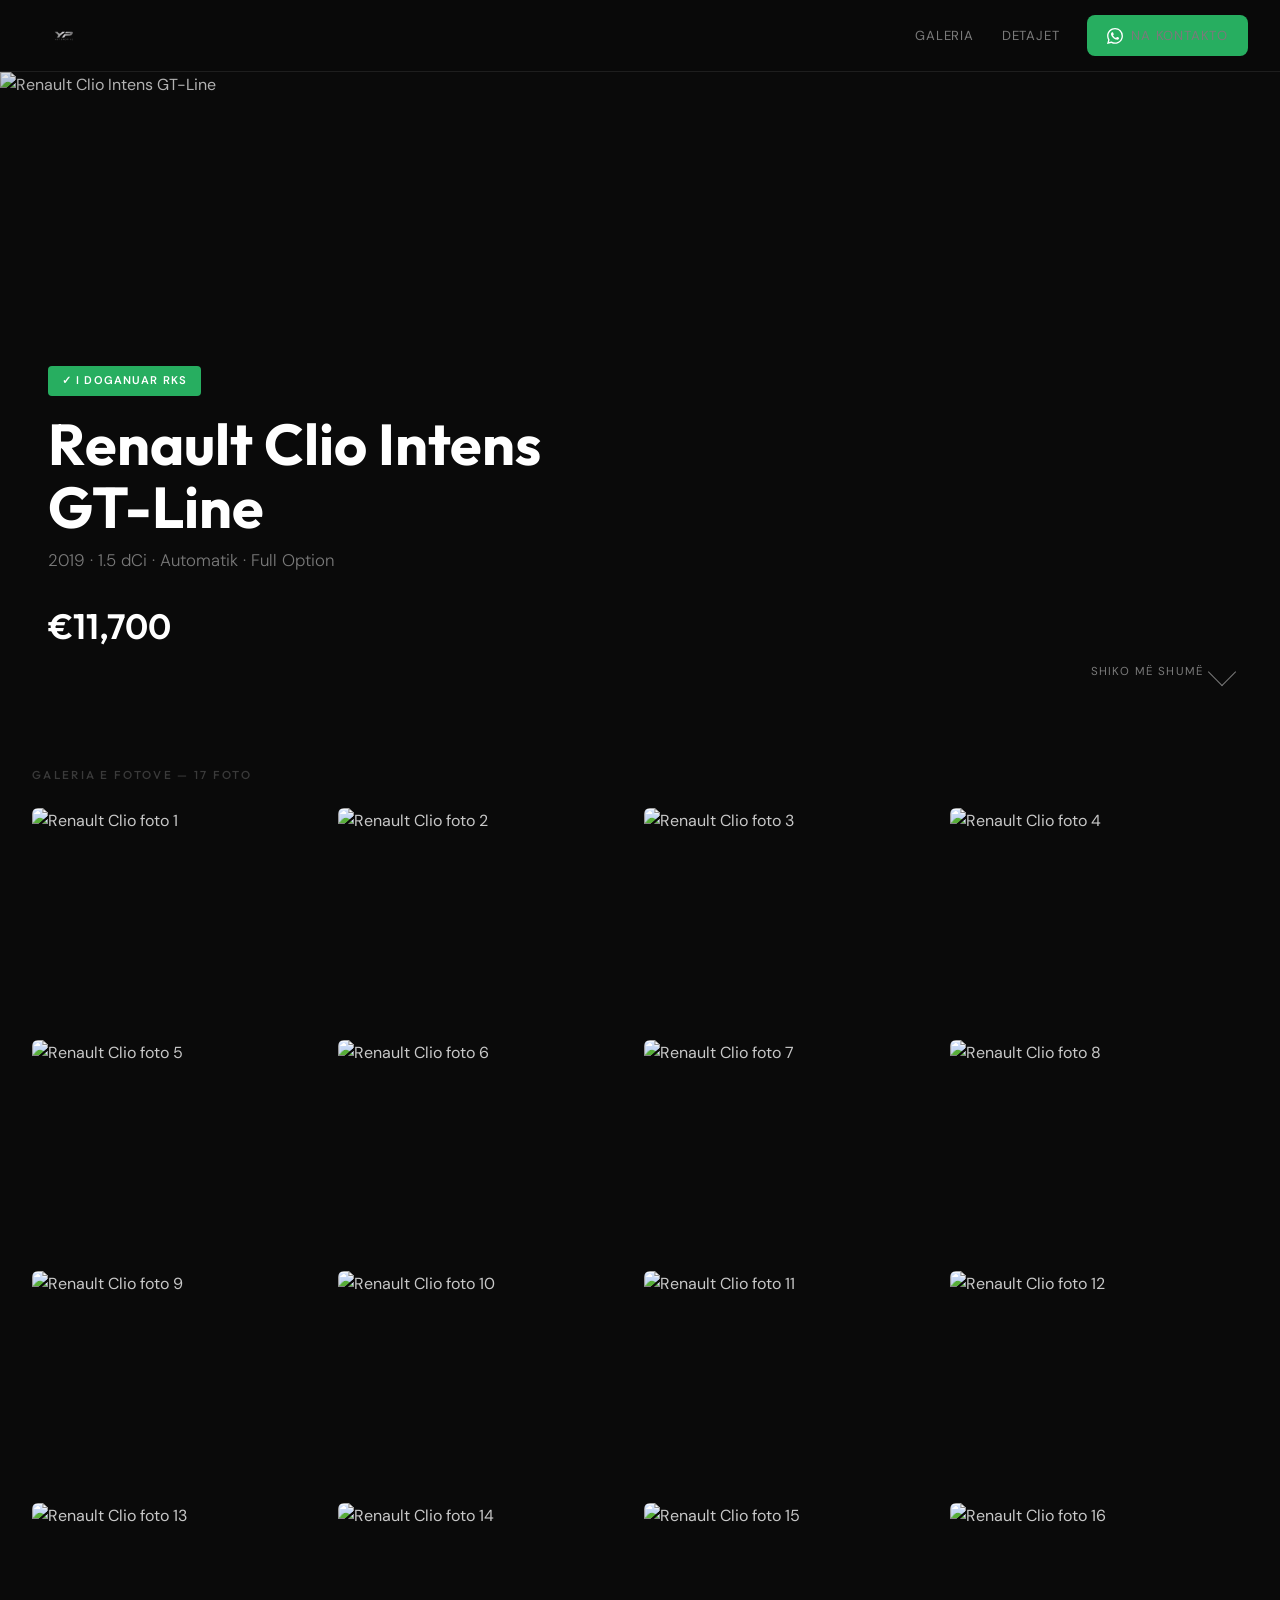
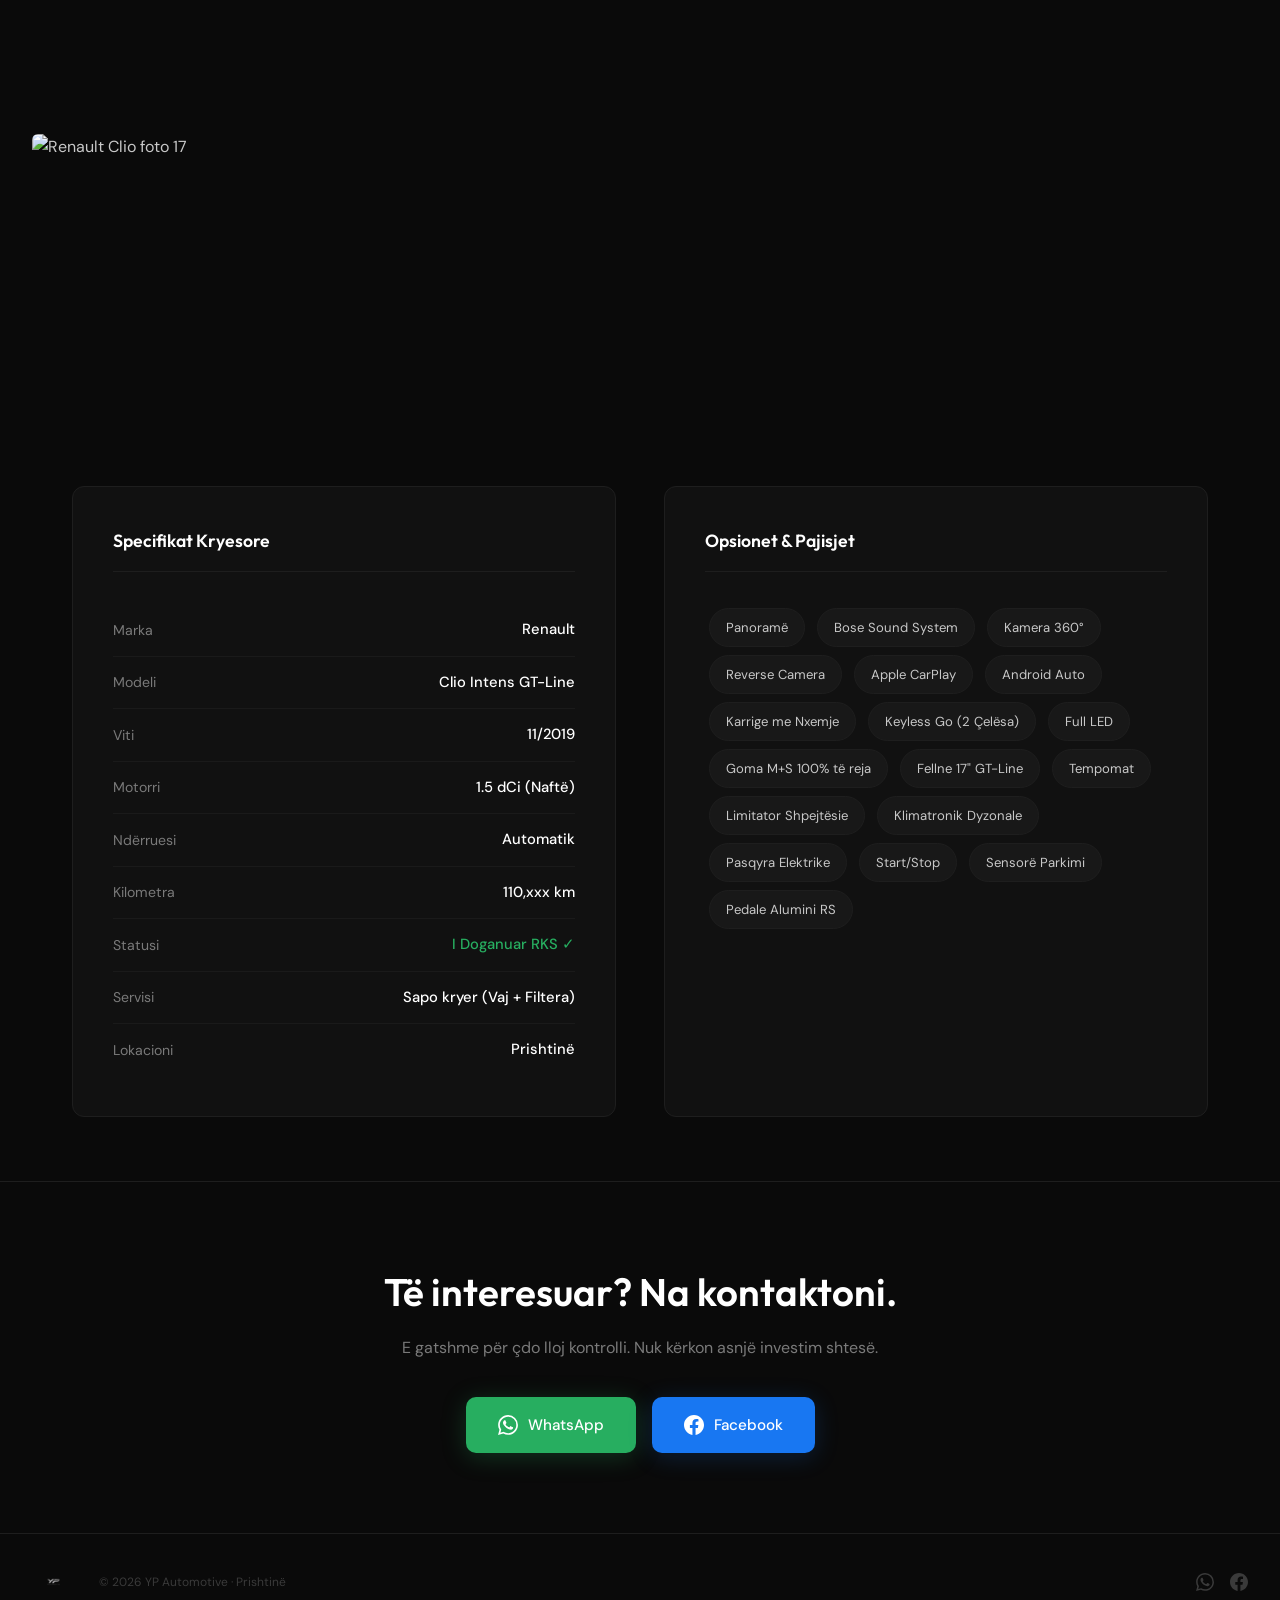
==== index (1).html @ df51317d "Add files via upload" ====
<!DOCTYPE html>
<html lang="sq">
<head>
<meta charset="UTF-8">
<meta name="viewport" content="width=device-width, initial-scale=1.0">
<title>YP Automotive — Prishtinë</title>
<link rel="icon" href="favicon.ico" type="image/x-icon">
<link rel="apple-touch-icon" href="apple-touch-icon.png">
<link href="https://fonts.googleapis.com/css2?family=Outfit:wght@200;300;400;500;600;700&family=DM+Sans:wght@300;400;500&display=swap" rel="stylesheet">
<style>
  *, *::before, *::after { margin: 0; padding: 0; box-sizing: border-box; }

  :root {
    --bg: #0a0a0a;
    --bg-card: #111111;
    --bg-elevated: #181818;
    --border: #1e1e1e;
    --silver-light: #c8c8c8;
    --silver-mid: #7a7a7a;
    --silver-dark: #3a3a3a;
    --accent: #c0392b;
    --accent-hover: #e74c3c;
    --green: #27ae60;
    --gold: #f0c040;
  }

  html { scroll-behavior: smooth; }

  body {
    font-family: 'DM Sans', sans-serif;
    background: var(--bg);
    color: var(--silver-light);
    line-height: 1.6;
    -webkit-font-smoothing: antialiased;
  }

  /* ============ HEADER ============ */
  header {
    position: fixed;
    top: 0;
    left: 0;
    right: 0;
    z-index: 1000;
    background: rgba(10,10,10,0.92);
    backdrop-filter: blur(20px);
    border-bottom: 1px solid var(--border);
    padding: 0 32px;
    height: 72px;
    display: flex;
    align-items: center;
    justify-content: space-between;
  }

  .header-logo { height: 36px; mix-blend-mode: screen; cursor: pointer; }

  .header-nav {
    display: flex;
    align-items: center;
    gap: 28px;
  }

  .header-nav a {
    color: var(--silver-mid);
    text-decoration: none;
    font-size: 0.82rem;
    font-weight: 400;
    letter-spacing: 0.06em;
    text-transform: uppercase;
    transition: color 0.3s;
  }
  .header-nav a:hover { color: var(--silver-light); }

  .header-cta {
    display: inline-flex;
    align-items: center;
    gap: 8px;
    background: var(--green);
    color: #fff;
    padding: 10px 20px;
    border-radius: 8px;
    font-size: 0.8rem;
    font-weight: 500;
    text-decoration: none;
    letter-spacing: 0.03em;
    transition: background 0.3s, transform 0.2s;
  }
  .header-cta:hover { background: #2ecc71; transform: translateY(-1px); }
  .header-cta svg { width: 16px; height: 16px; fill: #fff; }

  /* ============ HERO ============ */
  .hero {
    margin-top: 72px;
    position: relative;
    height: 70vh;
    min-height: 480px;
    overflow: hidden;
    display: flex;
    align-items: flex-end;
    cursor: pointer;
  }

  .hero img {
    position: absolute;
    inset: 0;
    width: 100%;
    height: 100%;
    object-fit: cover;
    object-position: center 40%;
  }

  .hero::after {
    content: '';
    position: absolute;
    inset: 0;
    background: linear-gradient(180deg, rgba(10,10,10,0.1) 0%, rgba(10,10,10,0.85) 100%);
  }

  .hero-content {
    position: relative;
    z-index: 2;
    padding: 48px;
    width: 100%;
  }

  .hero-badge {
    display: inline-block;
    background: var(--green);
    color: #fff;
    font-size: 0.7rem;
    font-weight: 600;
    letter-spacing: 0.1em;
    text-transform: uppercase;
    padding: 6px 14px;
    border-radius: 4px;
    margin-bottom: 16px;
  }

  .hero-title {
    font-family: 'Outfit', sans-serif;
    font-size: clamp(2rem, 5vw, 3.6rem);
    font-weight: 700;
    color: #fff;
    line-height: 1.1;
    margin-bottom: 8px;
  }

  .hero-sub {
    font-size: 1.05rem;
    color: var(--silver-mid);
    font-weight: 300;
    margin-bottom: 24px;
  }

  .hero-price {
    font-family: 'Outfit', sans-serif;
    font-size: 2.2rem;
    font-weight: 600;
    color: #fff;
  }

  .hero-scroll {
    position: absolute;
    bottom: 20px;
    right: 48px;
    z-index: 2;
    color: var(--silver-mid);
    font-size: 0.72rem;
    letter-spacing: 0.1em;
    text-transform: uppercase;
    display: flex;
    align-items: center;
    gap: 8px;
  }

  .hero-scroll .arrow {
    width: 20px;
    height: 20px;
    border-right: 1.5px solid var(--silver-mid);
    border-bottom: 1.5px solid var(--silver-mid);
    transform: rotate(45deg);
    animation: bounce 2s infinite;
  }

  @keyframes bounce {
    0%, 100% { transform: rotate(45deg) translateY(0); }
    50% { transform: rotate(45deg) translateY(6px); }
  }

  /* ============ GALLERY ============ */
  .gallery-section {
    padding: 64px 32px;
  }

  .section-label {
    font-family: 'Outfit', sans-serif;
    font-size: 0.72rem;
    font-weight: 500;
    letter-spacing: 0.2em;
    text-transform: uppercase;
    color: var(--silver-dark);
    margin-bottom: 24px;
  }

  .gallery-grid {
    display: grid;
    grid-template-columns: repeat(auto-fill, minmax(280px, 1fr));
    gap: 8px;
  }

  .gallery-grid img {
    width: 100%;
    aspect-ratio: 4/3;
    object-fit: cover;
    border-radius: 6px;
    cursor: pointer;
    transition: transform 0.3s, opacity 0.3s;
  }

  .gallery-grid img:hover {
    transform: scale(1.02);
    opacity: 0.88;
  }

  /* ============ SPECS + FEATURES ============ */
  .details-section {
    padding: 64px 32px;
    display: grid;
    grid-template-columns: 1fr 1fr;
    gap: 48px;
    max-width: 1200px;
    margin: 0 auto;
  }

  .specs-card, .features-card {
    background: var(--bg-card);
    border: 1px solid var(--border);
    border-radius: 12px;
    padding: 40px;
  }

  .card-title {
    font-family: 'Outfit', sans-serif;
    font-size: 1.1rem;
    font-weight: 600;
    color: #fff;
    margin-bottom: 32px;
    padding-bottom: 16px;
    border-bottom: 1px solid var(--border);
  }

  .spec-row {
    display: flex;
    justify-content: space-between;
    align-items: center;
    padding: 14px 0;
    border-bottom: 1px solid rgba(255,255,255,0.04);
  }

  .spec-row:last-child { border-bottom: none; }

  .spec-label {
    color: var(--silver-mid);
    font-size: 0.88rem;
  }

  .spec-value {
    color: #fff;
    font-weight: 500;
    font-size: 0.92rem;
    text-align: right;
  }

  .feature-tag {
    display: inline-block;
    background: var(--bg-elevated);
    border: 1px solid var(--border);
    color: var(--silver-light);
    font-size: 0.82rem;
    padding: 8px 16px;
    border-radius: 20px;
    margin: 4px;
  }

  /* ============ CTA SECTION ============ */
  .cta-section {
    padding: 80px 32px;
    text-align: center;
    border-top: 1px solid var(--border);
  }

  .cta-title {
    font-family: 'Outfit', sans-serif;
    font-size: clamp(1.6rem, 3vw, 2.4rem);
    font-weight: 600;
    color: #fff;
    margin-bottom: 12px;
  }

  .cta-sub {
    color: var(--silver-mid);
    font-size: 1rem;
    margin-bottom: 36px;
  }

  .cta-buttons {
    display: flex;
    justify-content: center;
    gap: 16px;
    flex-wrap: wrap;
  }

  .btn {
    display: inline-flex;
    align-items: center;
    gap: 10px;
    padding: 16px 32px;
    border-radius: 10px;
    font-size: 0.95rem;
    font-weight: 500;
    text-decoration: none;
    transition: transform 0.2s, box-shadow 0.3s;
    cursor: pointer;
  }

  .btn:hover { transform: translateY(-2px); }
  .btn svg { width: 20px; height: 20px; }

  .btn-whatsapp {
    background: var(--green);
    color: #fff;
    box-shadow: 0 4px 24px rgba(39,174,96,0.25);
  }
  .btn-whatsapp:hover { box-shadow: 0 8px 32px rgba(39,174,96,0.35); }
  .btn-whatsapp svg { fill: #fff; }

  .btn-facebook {
    background: #1877f2;
    color: #fff;
    box-shadow: 0 4px 24px rgba(24,119,242,0.2);
  }
  .btn-facebook:hover { box-shadow: 0 8px 32px rgba(24,119,242,0.3); }
  .btn-facebook svg { fill: #fff; }

  /* ============ FOOTER ============ */
  footer {
    border-top: 1px solid var(--border);
    padding: 36px 32px;
    display: flex;
    align-items: center;
    justify-content: space-between;
    flex-wrap: wrap;
    gap: 16px;
  }

  .footer-left {
    display: flex;
    align-items: center;
    gap: 24px;
    font-size: 0.75rem;
    color: var(--silver-dark);
  }

  .footer-left img { height: 24px; mix-blend-mode: screen; }

  .footer-socials {
    display: flex;
    gap: 16px;
  }

  .footer-socials a {
    display: flex;
    align-items: center;
    justify-content: center;
    transition: transform 0.3s;
  }
  .footer-socials a:hover { transform: scale(1.15); }
  .footer-socials a svg { width: 18px; height: 18px; fill: var(--silver-dark); transition: fill 0.3s; }
  .footer-socials a:hover svg { fill: var(--silver-light); }

  /* ============ LIGHTBOX ============ */
  .lightbox {
    display: none;
    position: fixed;
    inset: 0;
    z-index: 9999;
    background: rgba(0,0,0,0.96);
    align-items: center;
    justify-content: center;
  }

  .lightbox.active { display: flex; }

  .lightbox img {
    max-width: 90vw;
    max-height: 90vh;
    object-fit: contain;
    border-radius: 4px;
  }

  .lightbox-close {
    position: absolute;
    top: 24px;
    right: 32px;
    background: none;
    border: none;
    color: var(--silver-mid);
    font-size: 2rem;
    cursor: pointer;
    z-index: 10;
    transition: color 0.3s;
  }
  .lightbox-close:hover { color: #fff; }

  .lightbox-nav {
    position: absolute;
    top: 50%;
    transform: translateY(-50%);
    background: rgba(255,255,255,0.08);
    border: 1px solid rgba(255,255,255,0.1);
    color: #fff;
    width: 48px;
    height: 48px;
    border-radius: 50%;
    display: flex;
    align-items: center;
    justify-content: center;
    cursor: pointer;
    font-size: 1.2rem;
    transition: background 0.3s;
  }
  .lightbox-nav:hover { background: rgba(255,255,255,0.15); }
  .lightbox-prev { left: 24px; }
  .lightbox-next { right: 24px; }

  .lightbox-counter {
    position: absolute;
    bottom: 24px;
    left: 50%;
    transform: translateX(-50%);
    color: var(--silver-mid);
    font-size: 0.85rem;
  }

  /* ============ RESPONSIVE ============ */
  @media (max-width: 768px) {
    .details-section { grid-template-columns: 1fr; gap: 24px; }
    .hero { height: 55vh; min-height: 380px; }
    .hero-content { padding: 28px; }
    .hero-scroll { display: none; }
    .hero-title { font-size: 1.8rem; }
    .hero-price { font-size: 1.6rem; }
    .gallery-grid { grid-template-columns: repeat(auto-fill, minmax(160px, 1fr)); gap: 6px; }
    header { padding: 0 16px; }
    .header-nav a { display: none; }
    .gallery-section, .cta-section { padding: 40px 16px; }
    .details-section { padding: 40px 16px; }
    .specs-card, .features-card { padding: 24px; }
    footer { padding: 24px 16px; justify-content: center; text-align: center; }
  }
</style>
</head>
<body>

<!-- HEADER -->
<header>
  <img src="YP_logo.png" alt="YP Automotive" class="header-logo" onclick="window.scrollTo({top:0,behavior:'smooth'})">
  <div class="header-nav">
    <a href="#gallery">Galeria</a>
    <a href="#specs">Detajet</a>
    <a href="https://wa.me/38346187316" target="_blank" class="header-cta">
      <svg viewBox="0 0 24 24"><path d="M17.472 14.382c-.297-.149-1.758-.867-2.03-.967-.273-.099-.471-.148-.67.15-.197.297-.767.966-.94 1.164-.173.199-.347.223-.644.075-.297-.15-1.255-.463-2.39-1.475-.883-.788-1.48-1.761-1.653-2.059-.173-.297-.018-.458.13-.606.134-.133.298-.347.446-.52.149-.174.198-.298.298-.497.099-.198.05-.371-.025-.52-.075-.149-.669-1.612-.916-2.207-.242-.579-.487-.5-.669-.51-.173-.008-.371-.01-.57-.01-.198 0-.52.074-.792.372-.272.297-1.04 1.016-1.04 2.479 0 1.462 1.065 2.875 1.213 3.074.149.198 2.096 3.2 5.077 4.487.709.306 1.262.489 1.694.625.712.227 1.36.195 1.871.118.571-.085 1.758-.719 2.006-1.413.248-.694.248-1.289.173-1.413-.074-.124-.272-.198-.57-.347m-5.421 7.403h-.004a9.87 9.87 0 01-5.031-1.378l-.361-.214-3.741.982.998-3.648-.235-.374a9.86 9.86 0 01-1.51-5.26c.001-5.45 4.436-9.884 9.888-9.884 2.64 0 5.122 1.03 6.988 2.898a9.825 9.825 0 012.893 6.994c-.003 5.45-4.437 9.884-9.885 9.884m8.413-18.297A11.815 11.815 0 0012.05 0C5.495 0 .16 5.335.157 11.892c0 2.096.547 4.142 1.588 5.945L.057 24l6.305-1.654a11.882 11.882 0 005.683 1.448h.005c6.554 0 11.89-5.335 11.893-11.893a11.821 11.821 0 00-3.48-8.413z"/></svg>
      Na Kontakto
    </a>
  </div>
</header>

<!-- HERO -->
<div class="hero" onclick="openLightbox(0)">
  <img src="clio/3.jpg" alt="Renault Clio Intens GT-Line">
  <div class="hero-content">
    <div class="hero-badge">✓ I Doganuar RKS</div>
    <h1 class="hero-title">Renault Clio Intens<br>GT-Line</h1>
    <p class="hero-sub">2019 · 1.5 dCi · Automatik · Full Option</p>
    <div class="hero-price">€11,700</div>
  </div>
  <div class="hero-scroll">
    Shiko më shumë <span class="arrow"></span>
  </div>
</div>

<!-- GALLERY -->
<section class="gallery-section" id="gallery">
  <div class="section-label">Galeria e Fotove — 17 foto</div>
  <div class="gallery-grid" id="galleryGrid"></div>
</section>

<!-- SPECS + FEATURES -->
<section class="details-section" id="specs">
  <div class="specs-card">
    <div class="card-title">Specifikat Kryesore</div>
    <div class="spec-row"><span class="spec-label">Marka</span><span class="spec-value">Renault</span></div>
    <div class="spec-row"><span class="spec-label">Modeli</span><span class="spec-value">Clio Intens GT-Line</span></div>
    <div class="spec-row"><span class="spec-label">Viti</span><span class="spec-value">11/2019</span></div>
    <div class="spec-row"><span class="spec-label">Motorri</span><span class="spec-value">1.5 dCi (Naftë)</span></div>
    <div class="spec-row"><span class="spec-label">Ndërruesi</span><span class="spec-value">Automatik</span></div>
    <div class="spec-row"><span class="spec-label">Kilometra</span><span class="spec-value">110,xxx km</span></div>
    <div class="spec-row"><span class="spec-label">Statusi</span><span class="spec-value" style="color:var(--green)">I Doganuar RKS ✓</span></div>
    <div class="spec-row"><span class="spec-label">Servisi</span><span class="spec-value">Sapo kryer (Vaj + Filtera)</span></div>
    <div class="spec-row"><span class="spec-label">Lokacioni</span><span class="spec-value">Prishtinë</span></div>
  </div>

  <div class="features-card">
    <div class="card-title">Opsionet & Pajisjet</div>
    <div>
      <span class="feature-tag">Panoramë</span>
      <span class="feature-tag">Bose Sound System</span>
      <span class="feature-tag">Kamera 360°</span>
      <span class="feature-tag">Reverse Camera</span>
      <span class="feature-tag">Apple CarPlay</span>
      <span class="feature-tag">Android Auto</span>
      <span class="feature-tag">Karrige me Nxemje</span>
      <span class="feature-tag">Keyless Go (2 Çelësa)</span>
      <span class="feature-tag">Full LED</span>
      <span class="feature-tag">Goma M+S 100% të reja</span>
      <span class="feature-tag">Fellne 17" GT-Line</span>
      <span class="feature-tag">Tempomat</span>
      <span class="feature-tag">Limitator Shpejtësie</span>
      <span class="feature-tag">Klimatronik Dyzonale</span>
      <span class="feature-tag">Pasqyra Elektrike</span>
      <span class="feature-tag">Start/Stop</span>
      <span class="feature-tag">Sensorë Parkimi</span>
      <span class="feature-tag">Pedale Alumini RS</span>
    </div>
  </div>
</section>

<!-- CTA -->
<section class="cta-section" id="contact">
  <h2 class="cta-title">Të interesuar? Na kontaktoni.</h2>
  <p class="cta-sub">E gatshme për çdo lloj kontrolli. Nuk kërkon asnjë investim shtesë.</p>
  <div class="cta-buttons">
    <a href="https://wa.me/38346187316" target="_blank" class="btn btn-whatsapp">
      <svg viewBox="0 0 24 24"><path d="M17.472 14.382c-.297-.149-1.758-.867-2.03-.967-.273-.099-.471-.148-.67.15-.197.297-.767.966-.94 1.164-.173.199-.347.223-.644.075-.297-.15-1.255-.463-2.39-1.475-.883-.788-1.48-1.761-1.653-2.059-.173-.297-.018-.458.13-.606.134-.133.298-.347.446-.52.149-.174.198-.298.298-.497.099-.198.05-.371-.025-.52-.075-.149-.669-1.612-.916-2.207-.242-.579-.487-.5-.669-.51-.173-.008-.371-.01-.57-.01-.198 0-.52.074-.792.372-.272.297-1.04 1.016-1.04 2.479 0 1.462 1.065 2.875 1.213 3.074.149.198 2.096 3.2 5.077 4.487.709.306 1.262.489 1.694.625.712.227 1.36.195 1.871.118.571-.085 1.758-.719 2.006-1.413.248-.694.248-1.289.173-1.413-.074-.124-.272-.198-.57-.347m-5.421 7.403h-.004a9.87 9.87 0 01-5.031-1.378l-.361-.214-3.741.982.998-3.648-.235-.374a9.86 9.86 0 01-1.51-5.26c.001-5.45 4.436-9.884 9.888-9.884 2.64 0 5.122 1.03 6.988 2.898a9.825 9.825 0 012.893 6.994c-.003 5.45-4.437 9.884-9.885 9.884m8.413-18.297A11.815 11.815 0 0012.05 0C5.495 0 .16 5.335.157 11.892c0 2.096.547 4.142 1.588 5.945L.057 24l6.305-1.654a11.882 11.882 0 005.683 1.448h.005c6.554 0 11.89-5.335 11.893-11.893a11.821 11.821 0 00-3.48-8.413z"/></svg>
      WhatsApp
    </a>
    <a href="https://www.facebook.com/profile.php?id=61588924271504" target="_blank" class="btn btn-facebook">
      <svg viewBox="0 0 24 24"><path d="M24 12.073c0-6.627-5.373-12-12-12s-12 5.373-12 12c0 5.99 4.388 10.954 10.125 11.854v-8.385H7.078v-3.47h3.047V9.43c0-3.007 1.792-4.669 4.533-4.669 1.312 0 2.686.235 2.686.235v2.953H15.83c-1.491 0-1.956.925-1.956 1.874v2.25h3.328l-.532 3.47h-2.796v8.385C19.612 23.027 24 18.062 24 12.073z"/></svg>
      Facebook
    </a>
  </div>
</section>

<!-- FOOTER -->
<footer>
  <div class="footer-left">
    <img src="YP_logo.png" alt="YP Automotive">
    <span>&copy; 2026 YP Automotive · Prishtinë</span>
  </div>
  <div class="footer-socials">
    <a href="https://wa.me/38346187316" target="_blank" aria-label="WhatsApp">
      <svg viewBox="0 0 24 24"><path d="M17.472 14.382c-.297-.149-1.758-.867-2.03-.967-.273-.099-.471-.148-.67.15-.197.297-.767.966-.94 1.164-.173.199-.347.223-.644.075-.297-.15-1.255-.463-2.39-1.475-.883-.788-1.48-1.761-1.653-2.059-.173-.297-.018-.458.13-.606.134-.133.298-.347.446-.52.149-.174.198-.298.298-.497.099-.198.05-.371-.025-.52-.075-.149-.669-1.612-.916-2.207-.242-.579-.487-.5-.669-.51-.173-.008-.371-.01-.57-.01-.198 0-.52.074-.792.372-.272.297-1.04 1.016-1.04 2.479 0 1.462 1.065 2.875 1.213 3.074.149.198 2.096 3.2 5.077 4.487.709.306 1.262.489 1.694.625.712.227 1.36.195 1.871.118.571-.085 1.758-.719 2.006-1.413.248-.694.248-1.289.173-1.413-.074-.124-.272-.198-.57-.347m-5.421 7.403h-.004a9.87 9.87 0 01-5.031-1.378l-.361-.214-3.741.982.998-3.648-.235-.374a9.86 9.86 0 01-1.51-5.26c.001-5.45 4.436-9.884 9.888-9.884 2.64 0 5.122 1.03 6.988 2.898a9.825 9.825 0 012.893 6.994c-.003 5.45-4.437 9.884-9.885 9.884m8.413-18.297A11.815 11.815 0 0012.05 0C5.495 0 .16 5.335.157 11.892c0 2.096.547 4.142 1.588 5.945L.057 24l6.305-1.654a11.882 11.882 0 005.683 1.448h.005c6.554 0 11.89-5.335 11.893-11.893a11.821 11.821 0 00-3.48-8.413z"/></svg>
    </a>
    <a href="https://www.facebook.com/profile.php?id=61588924271504" target="_blank" aria-label="Facebook">
      <svg viewBox="0 0 24 24"><path d="M24 12.073c0-6.627-5.373-12-12-12s-12 5.373-12 12c0 5.99 4.388 10.954 10.125 11.854v-8.385H7.078v-3.47h3.047V9.43c0-3.007 1.792-4.669 4.533-4.669 1.312 0 2.686.235 2.686.235v2.953H15.83c-1.491 0-1.956.925-1.956 1.874v2.25h3.328l-.532 3.47h-2.796v8.385C19.612 23.027 24 18.062 24 12.073z"/></svg>
    </a>
  </div>
</footer>

<!-- LIGHTBOX -->
<div class="lightbox" id="lightbox">
  <button class="lightbox-close" onclick="closeLightbox()">&times;</button>
  <button class="lightbox-nav lightbox-prev" onclick="navLightbox(-1)">&#8249;</button>
  <img id="lightboxImg" src="" alt="">
  <button class="lightbox-nav lightbox-next" onclick="navLightbox(1)">&#8250;</button>
  <div class="lightbox-counter" id="lightboxCounter"></div>
</div>

<script>
  // Image list
  const images = [];
  for (let i = 1; i <= 17; i++) images.push('clio/' + i + '.jpg');

  // Build gallery grid
  const grid = document.getElementById('galleryGrid');
  images.forEach((src, i) => {
    const img = document.createElement('img');
    img.src = src;
    img.alt = 'Renault Clio foto ' + (i + 1);
    img.loading = 'lazy';
    img.onclick = () => openLightbox(i);
    grid.appendChild(img);
  });

  // Lightbox
  let currentImg = 0;
  const lightbox = document.getElementById('lightbox');
  const lightboxImg = document.getElementById('lightboxImg');
  const lightboxCounter = document.getElementById('lightboxCounter');

  function openLightbox(index) {
    currentImg = index;
    updateLightbox();
    lightbox.classList.add('active');
    document.body.style.overflow = 'hidden';
  }

  function closeLightbox() {
    lightbox.classList.remove('active');
    document.body.style.overflow = '';
  }

  function navLightbox(dir) {
    currentImg = (currentImg + dir + images.length) % images.length;
    updateLightbox();
  }

  function updateLightbox() {
    lightboxImg.src = images[currentImg];
    lightboxCounter.textContent = (currentImg + 1) + ' / ' + images.length;
  }

  // Keyboard nav
  document.addEventListener('keydown', e => {
    if (!lightbox.classList.contains('active')) return;
    if (e.key === 'Escape') closeLightbox();
    if (e.key === 'ArrowLeft') navLightbox(-1);
    if (e.key === 'ArrowRight') navLightbox(1);
  });

  // Click backdrop to close
  lightbox.addEventListener('click', e => {
    if (e.target === lightbox) closeLightbox();
  });
</script>

</body>
</html>
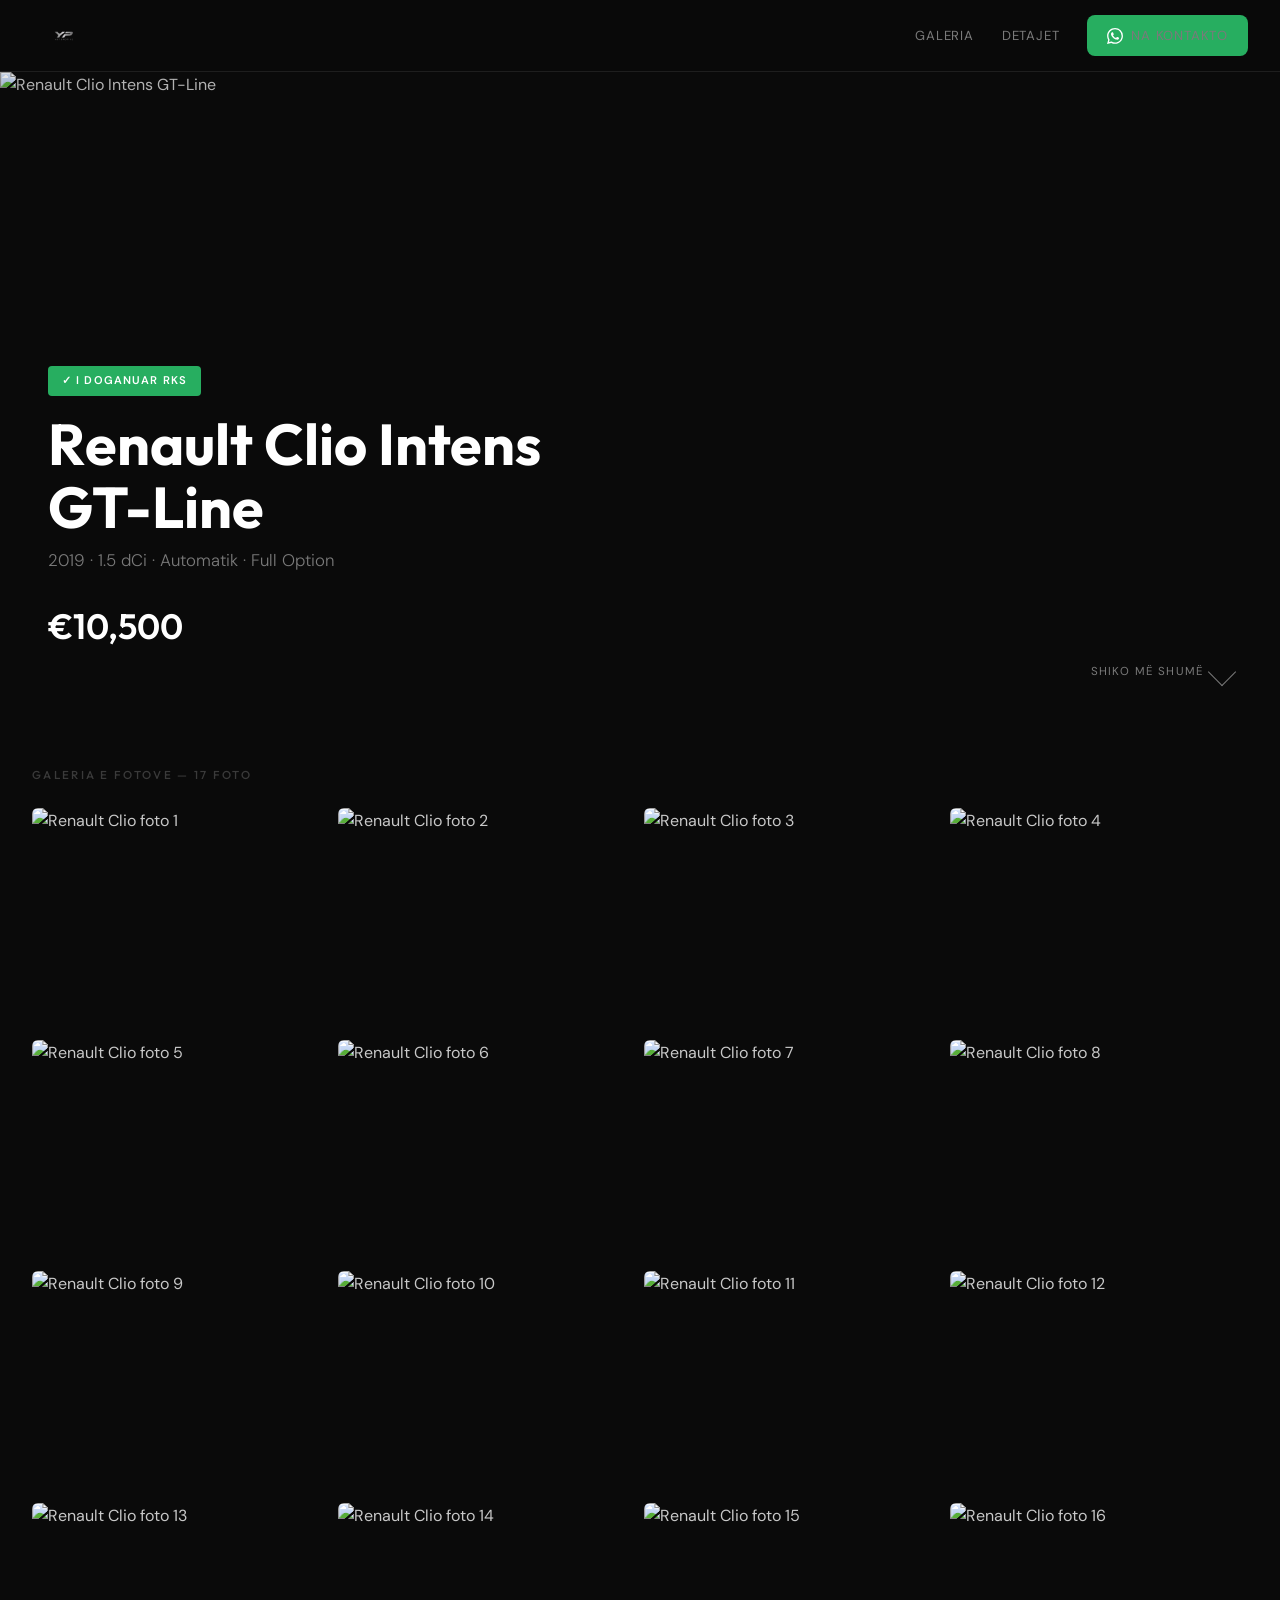
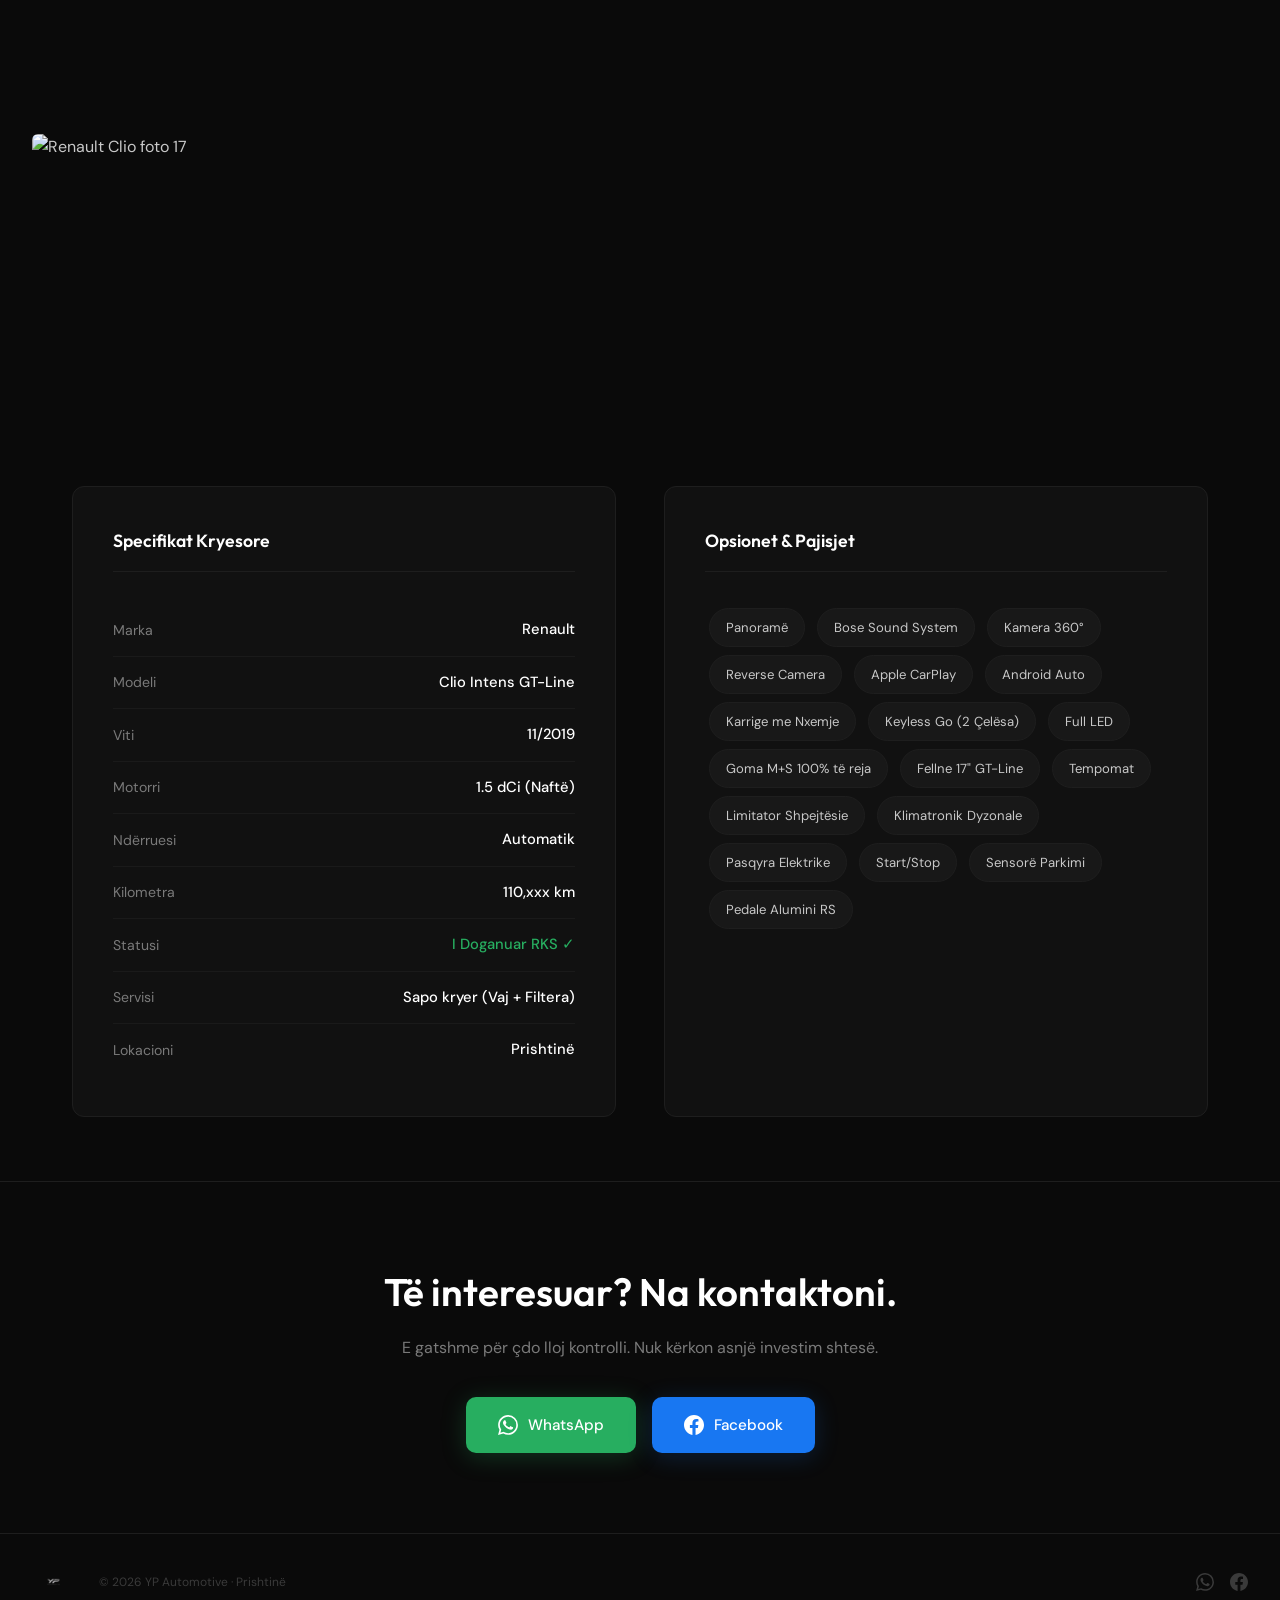
==== commit 04a98036: "Update car price from €11,700 to €10,500" ====
--- a/index (1).html
+++ b/index (1).html
@@ -481,7 +481,7 @@
     <div class="hero-badge">✓ I Doganuar RKS</div>
     <h1 class="hero-title">Renault Clio Intens<br>GT-Line</h1>
     <p class="hero-sub">2019 · 1.5 dCi · Automatik · Full Option</p>
-    <div class="hero-price">€11,700</div>
+    <div class="hero-price">€10,500</div>
   </div>
   <div class="hero-scroll">
     Shiko më shumë <span class="arrow"></span>
